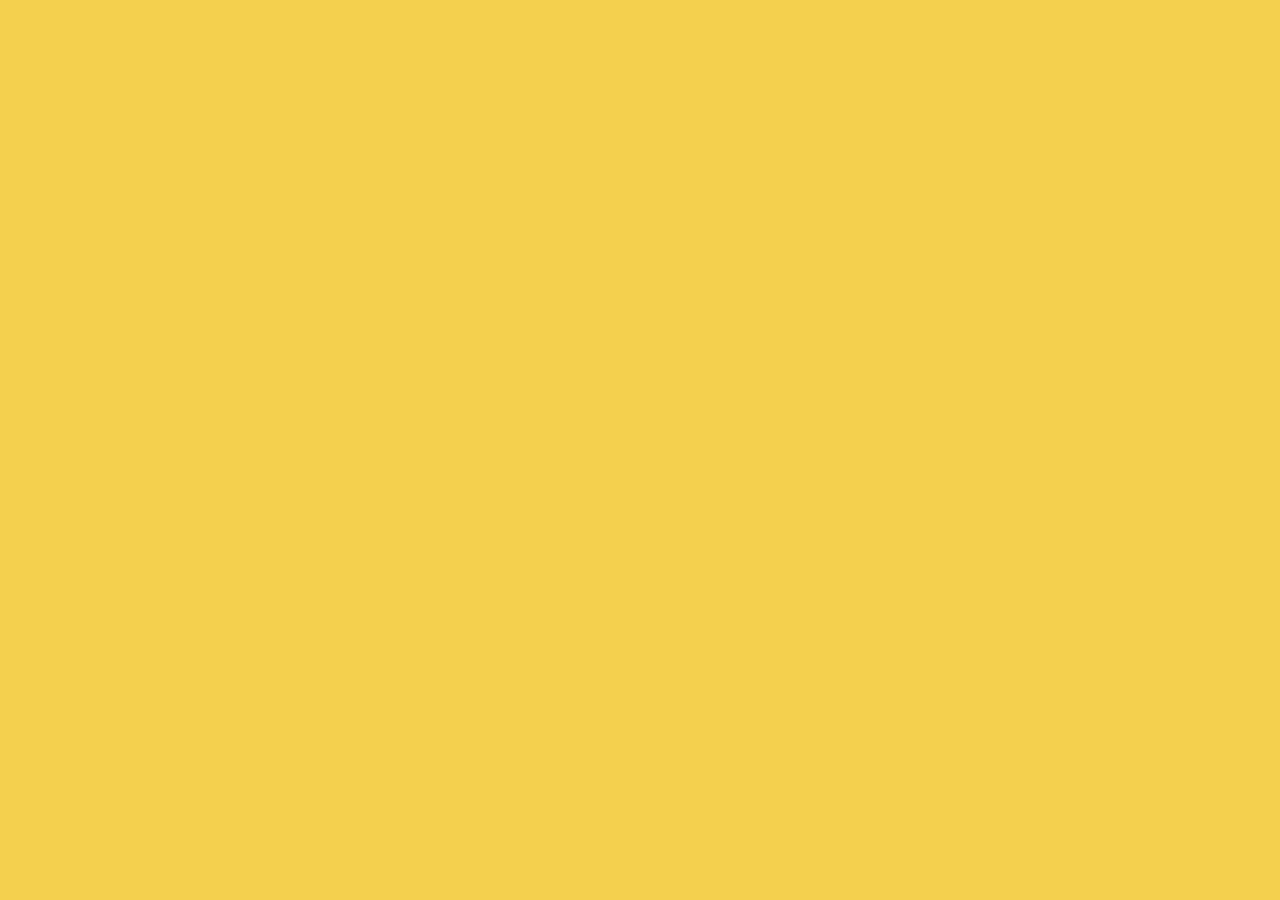
==== blog_preview_card/index.html @ 73b8ba71 "Update: Renamed directory" ====
<!DOCTYPE html>
<html lang="en">
  <head>
    <meta charset="UTF-8">
    <meta name="viewport" content="width=device-width, initial-scale=1.0"> 
    <link rel="stylesheet" href="styles.css">
    <title>Frontend Mentor | Blog preview card</title>
  </head>
  <body>
    <div class="container"></div>
    <!-- <div class="attribution">
      Challenge by <a href="https://www.frontendmentor.io?ref=challenge" target="_blank">Frontend Mentor</a>. 
      Coded by <a href="#">Your Name Here</a>.
    </div> -->
  </body>
</html>
---- blog_preview_card/styles.css ----
@import url('https://fonts.googleapis.com/css2?family=Figtree:wght@600;800&display=swap');

* {
	margin: 0;
	box-sizing: border-box;
	padding: 0;
}

body {
	font-family: 'Figtree', sans-serif;
	background-color: hsl(47, 88%, 63%);
	display: block;
}
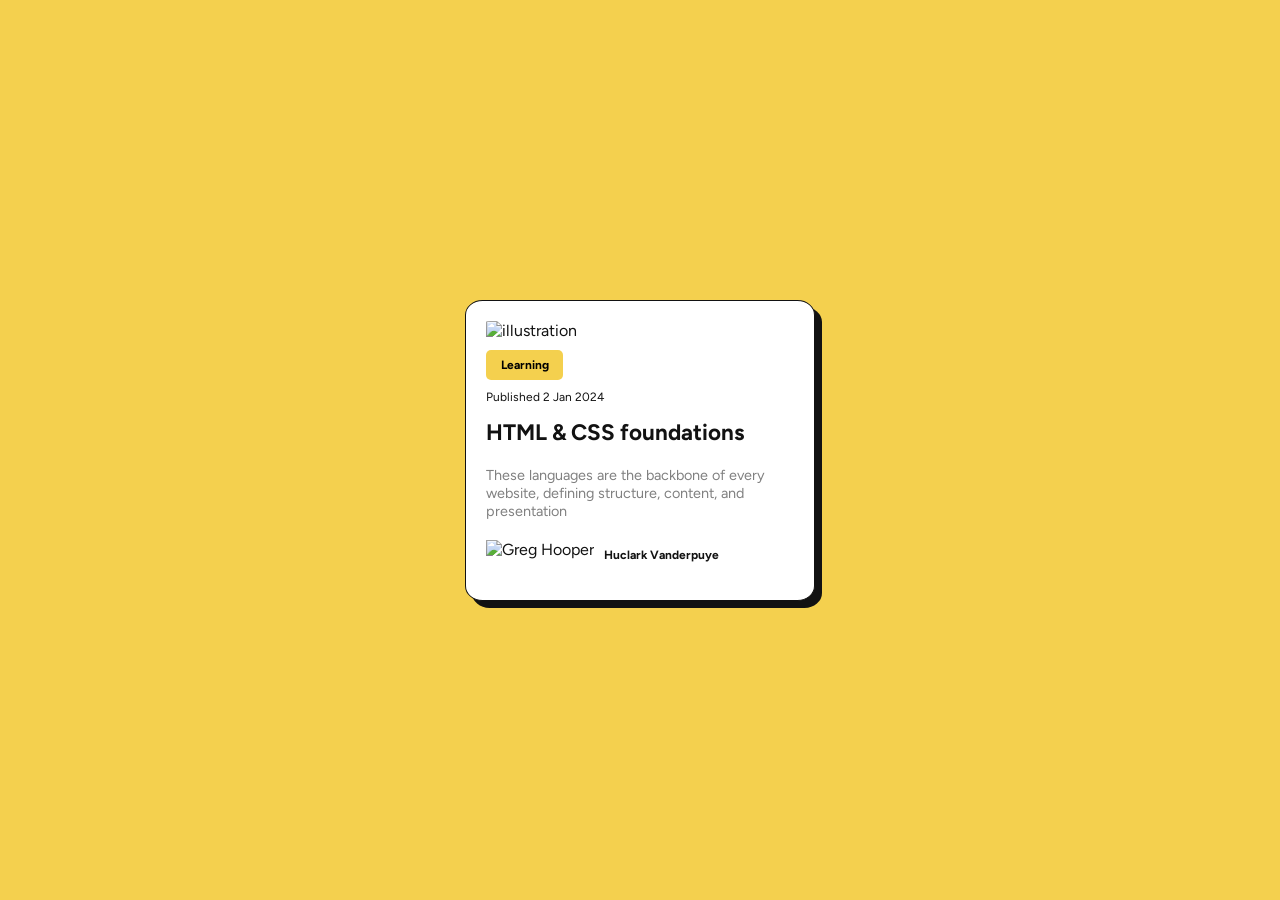
==== commit 02f52c0c: "Update: source code" ====
--- a/blog_preview_card/index.html
+++ b/blog_preview_card/index.html
@@ -1,16 +1,37 @@
 <!DOCTYPE html>
 <html lang="en">
   <head>
-    <meta charset="UTF-8">
-    <meta name="viewport" content="width=device-width, initial-scale=1.0"> 
-    <link rel="stylesheet" href="styles.css">
-    <title>Frontend Mentor | Blog preview card</title>
+    <meta charset="UTF-8" />
+    <meta name="viewport" content="width=device-width, initial-scale=1.0" />
+    <meta
+      name="description"
+      content="Frontend mentor blog preview card project"
+    />
+    <link rel="stylesheet" href="styles.css" />
+    <title>Blog preview card</title>
   </head>
   <body>
-    <div class="container"></div>
-    <!-- <div class="attribution">
-      Challenge by <a href="https://www.frontendmentor.io?ref=challenge" target="_blank">Frontend Mentor</a>. 
-      Coded by <a href="#">Your Name Here</a>.
-    </div> -->
+    <main>
+      <figure>
+        <img src="./assets/images/cover-photo.svg" alt="illustration" />
+      </figure>
+
+      <div class="blog-details">
+        <button type="button" class="blog-tag">Learning</button>
+        <p class="blog-date">Published 2 Jan 2024</p>
+        <h1 class="blog-heading">
+          <a href="" class="text-link">HTML & CSS foundations</a>
+        </h1>
+        <p class="blog-description">
+          These languages are the backbone of every website, defining structure,
+          content, and presentation
+        </p>
+
+        <div class="author">
+          <img src="./assets/images/profile-pic.png" alt="Greg Hooper" />
+          <span><a href="" class="text-link">Huclark Vanderpuye</a></span>
+        </div>
+      </div>
+    </main>
   </body>
 </html>
--- a/blog_preview_card/styles.css
+++ b/blog_preview_card/styles.css
@@ -1,13 +1,102 @@
-@import url('https://fonts.googleapis.com/css2?family=Figtree:wght@600;800&display=swap');
+@import url("https://fonts.googleapis.com/css2?family=Figtree:wght@600;800&display=swap");
 
 * {
-	margin: 0;
-	box-sizing: border-box;
-	padding: 0;
+  margin: 0;
+  box-sizing: border-box;
+  padding: 0;
 }
 
 body {
-	font-family: 'Figtree', sans-serif;
-	background-color: hsl(47, 88%, 63%);
-	display: block;
+  display: flex;
+  font-family: "Figtree", sans-serif;
+  color: hsl(0, 0%, 7%);
+  background-color: hsl(47, 88%, 63%);
+  justify-content: center;
+  align-items: center;
+  height: 100vh;
 }
+
+main {
+  display: flex;
+  flex-direction: column;
+  align-items: flex-start;
+  background-color: hsl(0, 0%, 100%);
+  justify-content: center;
+  max-width: 350px;
+  padding: 20px;
+  border-radius: 5%;
+  border: 1.5px solid hsl(0, 0%, 7%);
+  box-shadow: 7px 7px hsl(0, 0%, 7%);
+}
+
+figure {
+  max-width: 100%;
+}
+
+figure img {
+  max-width: 100%;
+  height: auto; /*maintain image's aspect-ratio*/
+  border-radius: 5%;
+}
+
+.blog-details {
+  padding: 10px 0;
+}
+
+.blog-tag {
+  display: block;
+  background-color: hsl(47, 88%, 63%);
+  border-radius: 5px;
+  width: 25%;
+  height: 30px;
+  border: none;
+  font-weight: bolder;
+  font-size: 0.75em;
+  font-family: "Figtree", sans-serif;
+  overflow: hidden;
+}
+
+.blog-date {
+  margin-top: 10px;
+  font-size: 0.75em;
+}
+
+h1 {
+  font-size: 1.4em;
+  margin-top: 15px;
+}
+
+.text-link {
+  color: inherit;
+  text-decoration: none;
+  transition: color 0.4s;
+}
+
+.text-link:hover {
+  color: hsl(47, 88%, 63%);
+  transition-delay: 0.2s;
+}
+
+.blog-description {
+  margin-top: 20px;
+  font-size: 0.9em;
+  color: hsl(0, 0%, 50%);
+}
+
+.author {
+  display: flex;
+  align-items: center;
+  margin-top: 20px;
+}
+
+.author img {
+  height: 30px;
+  max-width: 100%;
+  margin-right: 10px;
+}
+
+span {
+  font-family: "Figtree", sans-serif;
+  font-weight: bolder;
+  font-size: 0.75em;
+}
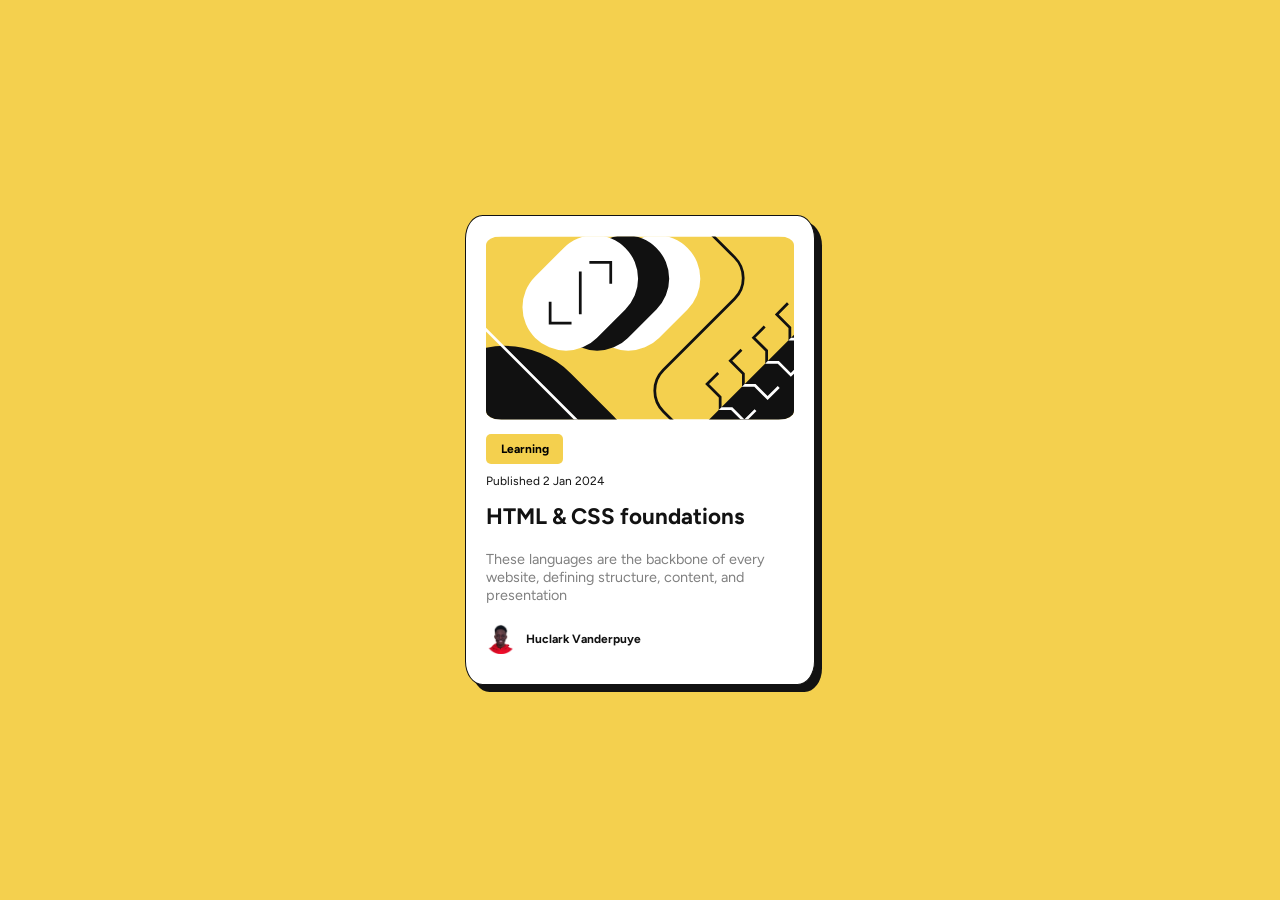
==== commit 6b338ccc: "Fix: changed alt text for profile pic" ====
--- a/blog_preview_card/index.html
+++ b/blog_preview_card/index.html
@@ -28,7 +28,7 @@
         </p>
 
         <div class="author">
-          <img src="./assets/images/profile-pic.png" alt="Greg Hooper" />
+          <img src="./assets/images/profile-pic.png" alt="Huclark Vanderpuye" />
           <span><a href="" class="text-link">Huclark Vanderpuye</a></span>
         </div>
       </div>
